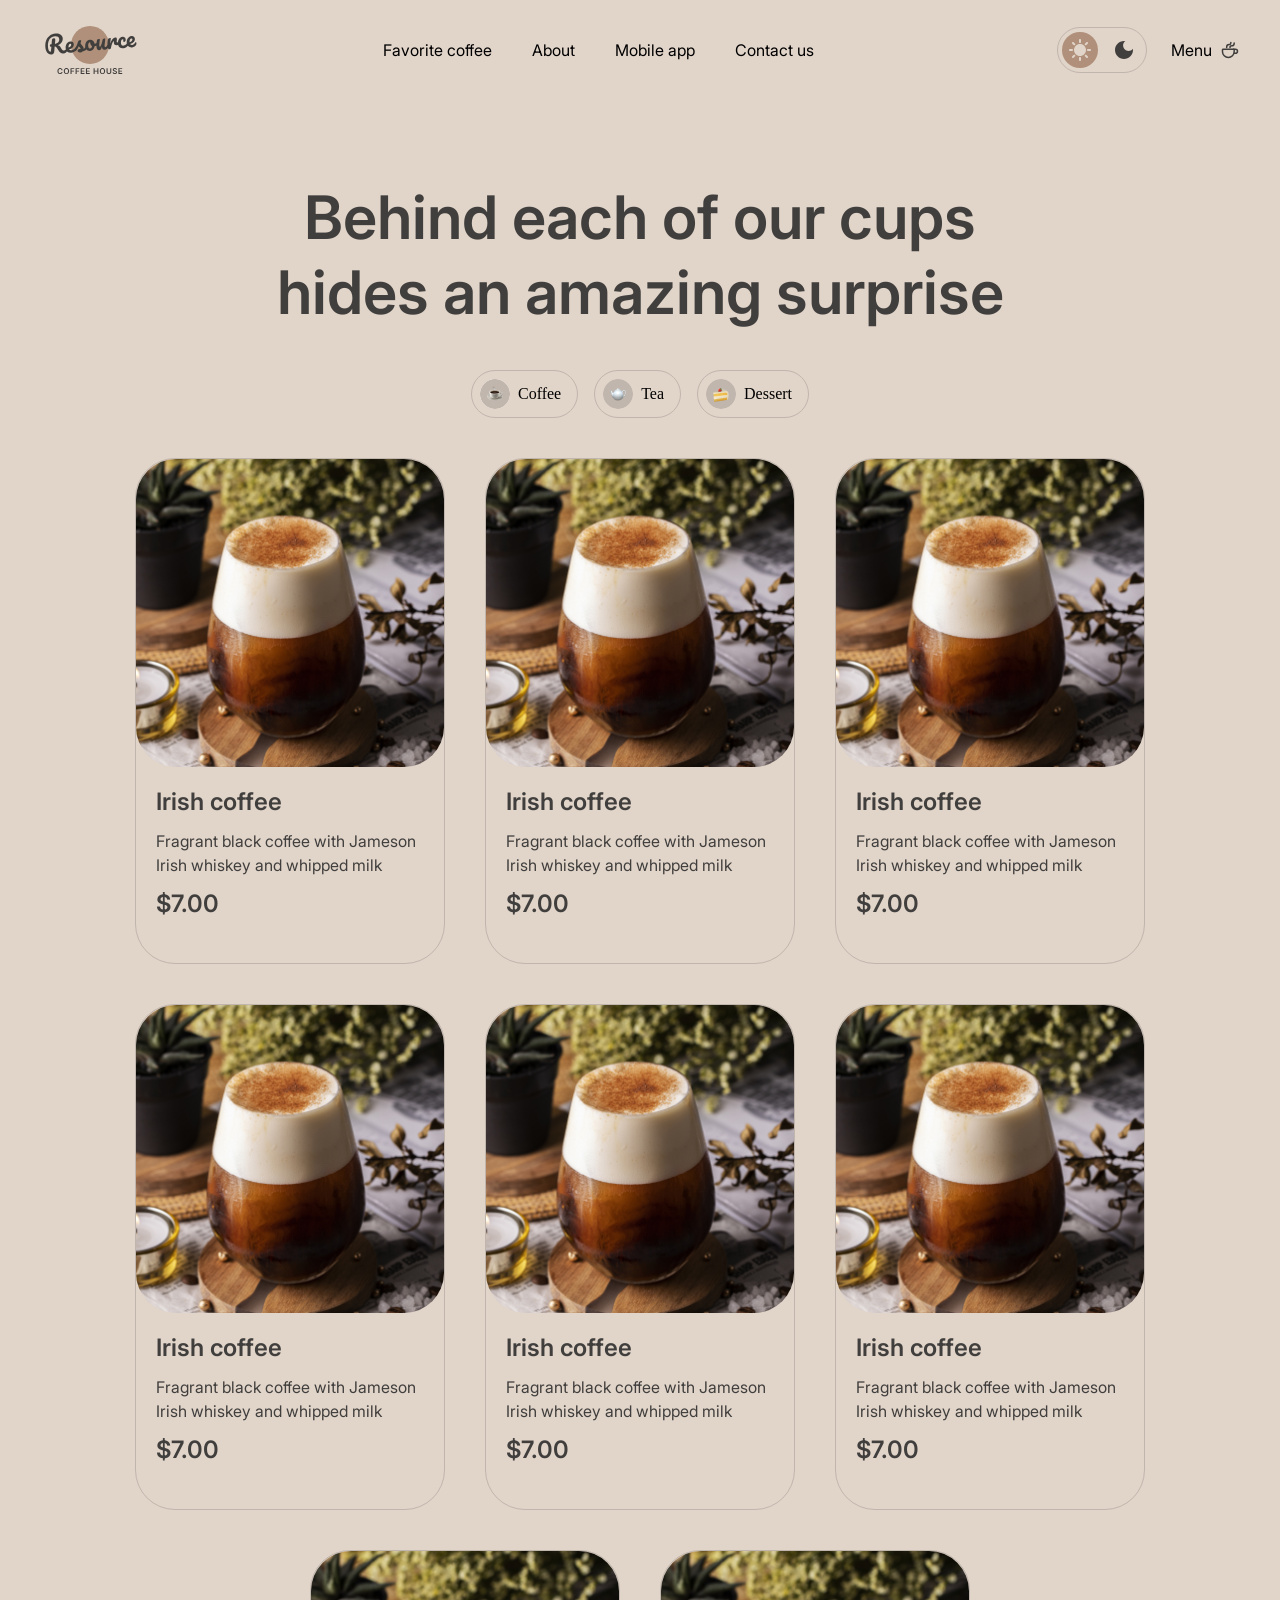
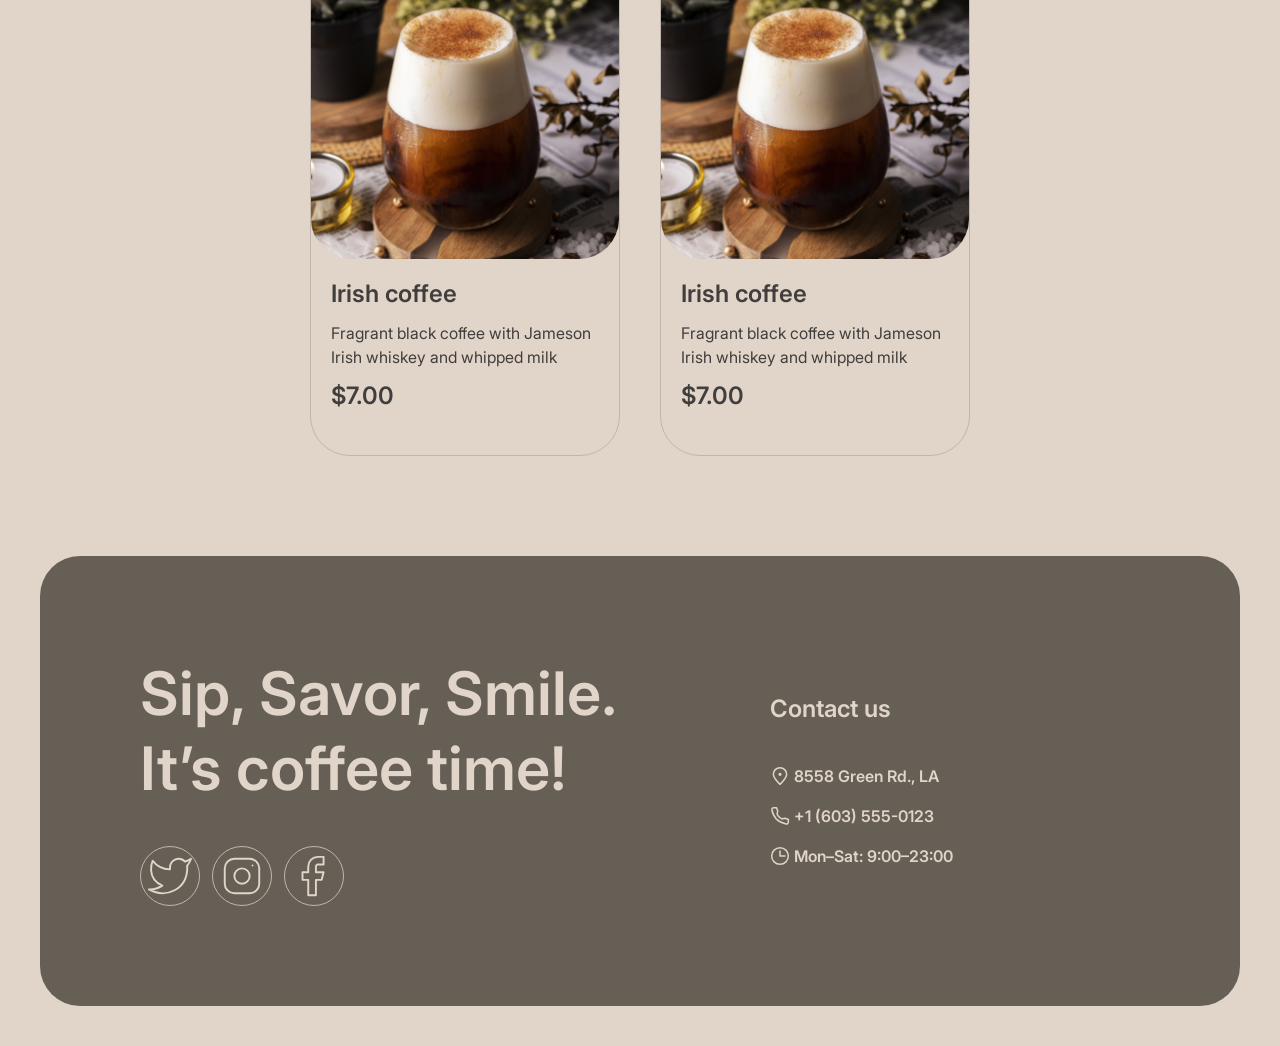
==== menu.html @ 1508dfa7 "feat: add menu page" ====
<!DOCTYPE html>
<html lang="en">
<head>
    <meta charset="UTF-8">
    <meta name="viewport" content="width=device-width, initial-scale=1.0">
    <title>Menu</title>
    <link rel="icon" type="image/svg+xml" href="./images/dessert-4.png">
    <link rel="stylesheet" href="./styles.css">
</head>
<body>
    <header>
        <div class="header-top">
            <div class="header-top-container">
                <a href="./index.html">
                    <img src="./icons/logo.svg" alt="logo">
                </a>
                <nav class="menu-header">
                    <ul class="menu-list">
                        <li class="menu-list-item">
                           <a href="">Favorite coffee</a>
                         </li>
                        <li class="menu-list-item">
                            <a href="">About</a>
                        </li>
                        <li class="menu-list-item">
                            <a href="">Mobile app</a>
                        </li>
                        <li class="menu-list-item">
                            <a href="">Contact us</a>
                        </li>
                    </ul>
                </nav>
                <div class="header-actions">
                    <div class="theme-switch">
                        <span class="container-sun">
                            <img src="./icons/Light.svg" alt="sun">
                        </span>
                        <span class="container-moon">
                            <img src="./icons/Dark.svg" alt="moon">
                        </span>
                    </div>
                    <div class="coffee-menu">
                        <a href="" class="coffee-menu-link">
                            <p class="coffee-menu-text">Menu</p>
                            <span class="coffee-menu-cup">
                                <img src="./icons/coffee-cup.svg" alt="cup">
                            </span>
                        </a>
                        
                    </div>
                </div>

            </div>
            

        </div>
       
    </header>
   
    <section class="menu-section">
        <div class="menu-section-container">
            <div class="menu-content-top">
                <h2 class="menu-head">Behind each of our cups <br> hides an amazing surprise</h2>
                <div class="menu-tabs-container">
                    <button class="menu-tab">
                        <span class="menu-tab-icon">
                            <img src="./icons/icon.jpg" alt="coffee">
                        </span>
                        <p class="menu-tab-info">Coffee</p>  
                    </button>
                    <button class="menu-tab">
                        <span class="menu-tab-icon">
                            <img src="./icons/tea.png" alt="tea">
                        </span>
                        <p class="menu-tab-info">Tea</p>  
                    </button>
                    <button class="menu-tab">
                        <span class="menu-tab-icon">
                            <img src="./icons/dessert.png" alt="dessert">
                        </span>
                        <p class="menu-tab-info">Dessert</p>  
                    </button>
                </div>
            </div>
            <div class="menu-content-bot">
                <div class="card-container">
                    <span class="card-image">
                        <img src="./images/coffee-1.svg" alt="coffee1">
                    </span>
                    <div class="card-info-container">
                        <h3 class="card-header">Irish coffee</h3>
                        <p class="card-info">Fragrant black coffee with Jameson Irish whiskey and whipped milk</p>
                        <p class="card-cost">$7.00</p>
                    </div>
                </div>

                <div class="card-container">
                    <span class="card-image">
                        <img src="./images/coffee-1.svg" alt="coffee1">
                    </span>
                    <div class="card-info-container">
                        <h3 class="card-header">Irish coffee</h3>
                        <p class="card-info">Fragrant black coffee with Jameson Irish whiskey and whipped milk</p>
                        <p class="card-cost">$7.00</p>
                    </div>
                </div>

                <div class="card-container">
                    <span class="card-image">
                        <img src="./images/coffee-1.svg" alt="coffee1">
                    </span>
                    <div class="card-info-container">
                        <h3 class="card-header">Irish coffee</h3>
                        <p class="card-info">Fragrant black coffee with Jameson Irish whiskey and whipped milk</p>
                        <p class="card-cost">$7.00</p>
                    </div>
                </div>

                <div class="card-container">
                    <span class="card-image">
                        <img src="./images/coffee-1.svg" alt="coffee1">
                    </span>
                    <div class="card-info-container">
                        <h3 class="card-header">Irish coffee</h3>
                        <p class="card-info">Fragrant black coffee with Jameson Irish whiskey and whipped milk</p>
                        <p class="card-cost">$7.00</p>
                    </div>
                </div>

                <div class="card-container">
                    <span class="card-image">
                        <img src="./images/coffee-1.svg" alt="coffee1">
                    </span>
                    <div class="card-info-container">
                        <h3 class="card-header">Irish coffee</h3>
                        <p class="card-info">Fragrant black coffee with Jameson Irish whiskey and whipped milk</p>
                        <p class="card-cost">$7.00</p>
                    </div>
                </div>

                <div class="card-container">
                    <span class="card-image">
                        <img src="./images/coffee-1.svg" alt="coffee1">
                    </span>
                    <div class="card-info-container">
                        <h3 class="card-header">Irish coffee</h3>
                        <p class="card-info">Fragrant black coffee with Jameson Irish whiskey and whipped milk</p>
                        <p class="card-cost">$7.00</p>
                    </div>
                </div>

                <div class="card-container">
                    <span class="card-image">
                        <img src="./images/coffee-1.svg" alt="coffee1">
                    </span>
                    <div class="card-info-container">
                        <h3 class="card-header">Irish coffee</h3>
                        <p class="card-info">Fragrant black coffee with Jameson Irish whiskey and whipped milk</p>
                        <p class="card-cost">$7.00</p>
                    </div>
                </div>

                <div class="card-container">
                    <span class="card-image">
                        <img src="./images/coffee-1.svg" alt="coffee1">
                    </span>
                    <div class="card-info-container">
                        <h3 class="card-header">Irish coffee</h3>
                        <p class="card-info">Fragrant black coffee with Jameson Irish whiskey and whipped milk</p>
                        <p class="card-cost">$7.00</p>
                    </div>
                </div>
            </div>
        </div>
    </section>
        
    <footer>
        <div class="footer-container">
            <div class="offer-container">
                <h2 class="footer-header">Sip, Savor, Smile. It’s coffee time!</h2>
                <div class="socials-container">
                    <button class="button-socials">
                        <img src="./icons/twitter.svg" alt="twitter">
                    </button>
                    <button class="button-socials">
                        <img src="./icons/instagram.svg" alt="inst">
                    </button>
                    <button class="button-socials">
                        <img src="./icons/facebook.svg" alt="facebook">
                    </button>
                </div>
            </div>
            <div class="contacts-container">
                <p class="contacts-info-header">Contact us</p>
                <div class="contacts">
                    <a href="https://maps.app.goo.gl/GKtxrgr2NXWPruDq6" target="_blank">
                        <div class="contacts-list">
                            <img src="./icons/pin-alt.svg" alt="pinalt">
                            <p class="contacts-info">8558 Green Rd.,  LA</p>
                        </div>
                    </a>
                    <a href="+1 (603) 555-0123" target="_blank">
                        <div class="contacts-list">
                            <img src="./icons/phone.svg" alt="phone">
                            <p class="contacts-info">+1 (603) 555-0123</p>
                        </div>
                    </a>
                    <a href="">
                        <div class="contacts-list">
                            <img src="./icons/clock.svg" alt="clock">
                            <p class="contacts-info">Mon–Sat: 9:00–23:00</p>
                        </div>
                    </a>
                </div>
            </div>
        </div>
    </footer>
</body>
</html>
---- styles.css ----
@font-face {
    font-family: 'Inter-regular';
    src: url('./fonts/Inter24pt-Regular.woff2') format('woff2');
    font-weight: 400;
    font-style: normal;
    font-display: swap;
}

@font-face {
    font-family: 'Inter-bold';
    src: url('./fonts/Inter24pt-SemiBold.woff2') format('woff2');
    font-weight: 600;
    font-style: normal;
    font-display: swap;
}

@font-face {
    font-family: 'Inter-bold-italic';
    src: url('./fonts/Inter24pt-SemiBoldItalic.woff2') format('woff2');
    font-weight: 600;
    font-style: italic;
    font-display: swap;
}



a {
    text-decoration: none;  
    color: black;           
}
/**
  Нормализация блочной модели
 */
*,
::before,
::after {
  box-sizing: border-box;
}

/**
  Убираем внутренние отступы слева тегам списков,
  у которых есть атрибут class
 */
:where(ul, ol):where([class]) {
  padding-left: 0;
}

/**
  Убираем внешние отступы body и двум другим тегам,
  у которых есть атрибут class
 */
body,
:where(blockquote, figure, fieldset):where([class]) {
  margin: 0;
}

/**
  Убираем внешние отступы вертикали нужным тегам,
  у которых есть атрибут class
 */
:where(
  h1,
  h2,
  h3,
  h4,
  h5,
  h6,
  p,
  ul,
  ol,
  dl
):where([class]) {
  margin-block: 0;
}

:where(dd[class]) {
  margin-left: 0;
}

:where(fieldset[class]) {
  padding: 0;
  border: none;
}

/**
  Убираем стандартный маркер маркированному списку,
  у которого есть атрибут class
 */
:where(ul[class]) {
  list-style: none;
}

:where(address[class]) {
  font-style: normal;
}

/**
  Обнуляем вертикальные внешние отступы параграфа,
  объявляем локальную переменную для внешнего отступа вниз,
  чтобы избежать взаимодействие с более сложным селектором
 */
p {
  --paragraphMarginBottom: 24px;

  margin-block: 0;
}

/**
  Внешний отступ вниз для параграфа без атрибута class,
  который расположен не последним среди своих соседних элементов
 */
p:where(:not([class]):not(:last-child)) {
  margin-bottom: var(--paragraphMarginBottom);
}


/**
  Упрощаем работу с изображениями и видео
 */
img,
video {
  display: block;
  max-width: 100%;
  height: auto;
}

/**
  Наследуем свойства шрифт для полей ввода
 */
input,
textarea,
select,
button {
  font: inherit;
}

html {

  height: 100%;
  
  
  
  scroll-behavior: smooth;
}

body {
  /**
    Пригодится в большинстве ситуаций
    (когда, например, нужно будет "прижать" футер к низу сайта)
   */
  min-height: 100%;
  /**
    Унифицированный интерлиньяж
   */
  line-height: 1.5;
}

/**
  Нормализация высоты элемента ссылки при его инспектировании в DevTools
 */
a:where([class]) {
  display: inline-flex;
}

/**
  Курсор-рука при наведении на элемент
 */
button,
label {
  cursor: pointer;
}

/**
  Убирает серую подсветку при тапе на мобильных устройствах (iOS/Android)
 */
button {
  -webkit-tap-highlight-color: transparent;
}

/**
  Приводим к единому цвету svg-элементы
  (за исключением тех, у которых уже указан
  атрибут fill со значением 'none' или начинается с 'url')
 */
:where([fill]:not(
  [fill="none"],
  [fill^="url"]
)) {
  fill: currentColor;
}

/**
  Приводим к единому цвету svg-элементы
  (за исключением тех, у которых уже указан
  атрибут stroke со значением 'none')
 */
:where([stroke]:not(
  [stroke="none"],
  [stroke^="url"]
)) {
  stroke: currentColor;
}

/**
  Чиним баг задержки смены цвета при взаимодействии с svg-элементами
 */
svg * {
  transition-property: fill, stroke;
}

/**
  Приведение рамок таблиц в классический 'collapse' вид
 */
:where(table) {
  border-collapse: collapse;
  border-color: currentColor;
}

/**
  Удаляем все анимации и переходы для людей,
  которые предпочитают их не использовать
 */
@media (prefers-reduced-motion: reduce) {
  *,
  ::before,
  ::after {
    animation-duration: 0.01ms !important;
    animation-iteration-count: 1 !important;
    transition-duration: 0.01ms !important;
    scroll-behavior: auto !important;
  }
}

:root{
    --color-text-dark: #403F3D;
    --color-text-alternative: #E1D4C9 ;
    --color-text-link: #B0907A;

    --color-background-page:#E1D4C9;
    --color-background-overlay:#403F3D 80%;
    --color-background-container:#665F55 ;

    --color-border: #C1B6AD;
    --color-border-inverse:#665F55;
}
body{
    display: flex;
    flex-direction: column;
    max-width: 1440px;
    width:100%;
    margin: 0 auto;
    background-color: var(--color-background-page);
    padding-top: 20px;
    padding-bottom: 40px;
    gap: 100px;
}

header{
    width: 100%;
    gap: 20px;
    font-family: 'Inter-regular';
    font-size: 16px;
    line-height: 1.05;
    letter-spacing: 0.0em;
    color: var(--color-text-dark);
}

.header-top{
    padding-left: 40px;
    padding-right: 40px;
}

.header-top-container{
    display: flex;
    align-items: center;
    justify-content: space-between;

}

.menu-list{
    display: flex;
    align-items: center;
    gap: 40px;
}

.header-actions{
    display: flex;
    align-items: center;
    gap: 24px;

}
.theme-switch{
    padding: 4px 4px 4px 4px;
    gap: 8px;
    border-radius: 30px;
    border: 1px solid var(--color-border);
    display: flex;
    align-items: center;
}

.coffee-menu-link{
    display: flex;
    align-items: center;
    gap: 8px;
}

.header-bot{
    padding-left: 40px;
    padding-right: 40px;
}

.header-bot-container{
    
    border-radius: 40px;
    background-image: url(./images/img-hero.svg);
    background-position: center;
    background-size: 100%;
    
    padding: 100px 100px 100px 100px;
}

.hero-container{
    max-width: 530px;
    display: flex;
    flex-direction: column;
    align-items: flex-start;
    gap: 40px;
}

.hero-button{
    background-color: var(--color-text-alternative);
    border-radius: 100px;
    border: none;
    padding: 20px 78px 20px 78px;
}

.hero-header{
    font-family: 'Inter-bold';
    font-size: 72px;
    line-height: 1.05;
    letter-spacing: 0.0em;
    color: var(--color-text-alternative);
}

.hero-info{
    font-family: 'Inter-regular';
    font-size: 16px;
    line-height: 1.50;
    letter-spacing: 0.0em;
    color: var(--color-text-alternative);
}

.favorite-coffee{
    padding-left: 40px;
    padding-right: 40px;
}

.favorite-container{
    display: flex;
    flex-direction: column;
    gap: 40px;
    
}

.slider-container{
    gap: 40px;
}

.slider{
    display: flex;
    align-items: center;
    justify-content: space-between;
    gap: 40px;
}

.button-prev{
    width: 60px;
    height: 60px;
    border-radius: 60px;
    border: 1px solid var(--color-text-dark);
    background-image: url(./icons/arrow-left.svg);
    background-color: transparent;
    background-repeat: no-repeat;
    background-position: center;
    transition: background-color 0.5s ease;
}

.button-next{
     width: 60px;
    height: 60px;
    border-radius: 60px;
    border: 1px solid var(--color-text-dark);
    background-image: url(./icons/arrow-right.svg);
    
    background-color: transparent;
    background-repeat: no-repeat;
    background-position: center;
    transition: background-color 0.5s ease;
}

.slider-row{
    width: max-content;
}

.slide-container{
    display: flex;
    flex-direction: column;
    align-items: center;
    gap: 40px;
}

.slide-info-container{
    max-width: 480px;
    display: flex;
    flex-direction: column;
    align-items: center;
    text-align: center;
    gap: 16px;
}

.slide-name{
    font-family: 'Inter-bold';
    font-size: 24px;
    line-height: 1.25;
    letter-spacing: 0.0em;
    color: var(--color-text-dark);
}

.slide-info{
     font-family: 'Inter-regular';
    font-size: 16px;
    line-height: 1.50;
    letter-spacing: 0.0em;
    color: var(--color-text-dark);
}

.slide-cost, .card-cost{
    font-family: 'Inter-bold';
    font-size: 24px;
    line-height: 1.25;
    letter-spacing: 0.0em;
    color: var(--color-text-dark);
}

.favorite-header , .menu-head{
    text-align: center;
    font-family: 'Inter-bold';
    font-size: 60px;
    line-height: 1.25;
    letter-spacing: 0.0em;
    color: var(--color-text-dark);
}

.about, .mobile-app, footer, .menu-section{
  padding-left: 40px;
  padding-right: 40px;
  
}

.about-container{
  display: flex;
  flex-direction: column;
  gap: 40px;
}

.about-header{
  
    font-family: 'Inter-bold';
    font-size: 60px;
    line-height: 1.25;
    letter-spacing: 0.0em;
    color: var(--color-text-dark);
}

.images-container{
  display: flex;
  align-items: center;
  gap: 40px;
  max-height: 1060px;
}
.column{
  display: flex;
  flex-direction: column;
  gap: 40px;
}

.box1{
  width: 660px;
  height: 590px;
  border-radius: 20px;
  overflow: hidden;
  
}

.box2{
   width: 660px;
  height: 430px;
  border-radius: 20px;
  overflow: hidden;
}

.box1 img,
.box2 img {
  width: 100%;
  height: 100%;
  object-fit: cover;
  object-position: center;
}

.app-container{
  display: flex;
  align-items: center;
  gap: 100px;
}

.app-content{
  max-width: 630px;
  display: flex;
  flex-direction: column;
  gap: 40px;
  justify-content: flex-start;
}

.app-header{
  font-family: 'Inter-bold';
    font-size: 60px;
    line-height: 1.25;
    letter-spacing: 0.0em;
    color: var(--color-text-dark);
}

.app-info, .card-info{
   font-family: 'Inter-regular';
    font-size: 16px;
    line-height: 1.50;
    letter-spacing: 0.0em;
    color: var(--color-text-dark);
}

.app-buttons{
  display: flex;
  align-items: center;
  gap: 20px;
}

.app-button{
border: 1px solid var(--color-text-dark);
display: flex;
align-items: center;
gap: 8px;
padding: 12px 20px 12px 20px;
border-radius: 64px;
background-color: transparent;
}

.icon-button{
  width: 36px;
  height: 36px;
}


.icon-button img {
  width: 100%;
  height: 100%;
  object-fit: cover;
  object-position: center;
}

.app-img{
  width: 630px;
  height: 630px;
}

.app-img img {
  width: 100%;
  height: 100%;
  object-fit: cover;
  object-position: center;
}

.button-info-top{
  font-family: 'Inter-bold';
    font-size: 10px;
    line-height: 1.40;
    letter-spacing: 0.0em;
    color: var(--color-text-dark);
}

.button-info-bot{
   font-family: 'Inter-bold';
    font-size: 16px;
    line-height: 1.50;
    letter-spacing: 0.0em;
    color: var(--color-text-dark);
}

.footer-container{
  display: flex;
  align-items: center;
  padding: 100px 100px 100px 100px;
  gap:100px;
  border-radius: 40px;
  background-color: var(--color-background-container);
}

.offer-container{
  display: flex;
  flex-direction: column;
  justify-content: flex-start;
  gap: 40px;
  max-width: 530px;
}

.footer-header{
  font-family: 'Inter-bold';
    font-size: 60px;
    line-height: 1.25;
    letter-spacing: 0.0em;
    color: var(--color-text-alternative);
}

.socials-container{
  display: flex;
  align-items: center;
  gap: 12px;
}

.button-socials{
  border: 1px solid var(--color-border);
  background-color: transparent;
  width: 60px;
  height: 60px;
  border-radius: 60px;
}

.button-socials img {
  width: 100%;
  height: 100%;
  
  object-position: center;
}

.contacts-container{
  display: flex;
  flex-direction: column;
  justify-content: flex-start;
  gap: 40px;

}

.contacts{
  display: flex;
  flex-direction: column;
  gap: 16px;
}

.contacts-list{
  display: flex;
  align-items: center;
  gap: 4px;
  max-height: 28px;
}

.contacts-info-header{
  font-family: 'Inter-bold';
    font-size: 24px;
    line-height: 1.25;
    letter-spacing: 0.0em;
    color: var(--color-text-alternative);
}

.contacts-info{
  font-family: 'Inter-bold';
    font-size: 16px;
    line-height: 1.50;
    letter-spacing: 0.0em;
    color: var(--color-text-alternative);
}

.menu-section-container{
  display: flex;
  flex-direction: column;
  align-items: center;
  gap: 40px;
}

.menu-content-top{
  display: flex;
  flex-direction: column;
  align-items: center;
  gap: 40px;
}

.menu-tabs-container{
  display: flex;
  align-items: center;
  gap: 16px;
}

.menu-tab{
  padding: 8px 16px 8px 8px;
  display: flex;
  align-items: center;
  gap: 8px;
  background-color: transparent;
  border: 1px solid var(--color-border);
  border-radius: 46px;

}


.menu-tab-icon{
  width: 30px;
  height: 30px;
  border-radius: 30px;
  overflow: hidden;

}


.menu-tab-icon img {
  width: 100%;
  height: 100%;
  object-fit: contain;
  object-position: center;
}

.menu-content-bot{
  display: flex;
  align-items: center;
  justify-content: center;
  gap: 40px;
  flex-wrap: wrap;
}

.card-container{
  width: 310px;
  height: 506px;
  display: flex;
  flex-direction: column;
  border-radius: 40px;
  border: 1px solid var(--color-border);
}

.card-image{
  max-width: 310px;
  max-height: 310px;
  border-radius: 40px;
  overflow: hidden;
}

.card-info-container{
  padding: 20px 20px 20px 20px;
  display: flex;
  flex-direction: column;
  gap: 12px;
}

.card-header{
  font-family: 'Inter-bold';
    font-size: 24px;
    line-height: 1.25;
    letter-spacing: 0.0em;
    color: var(--color-text-dark);
}
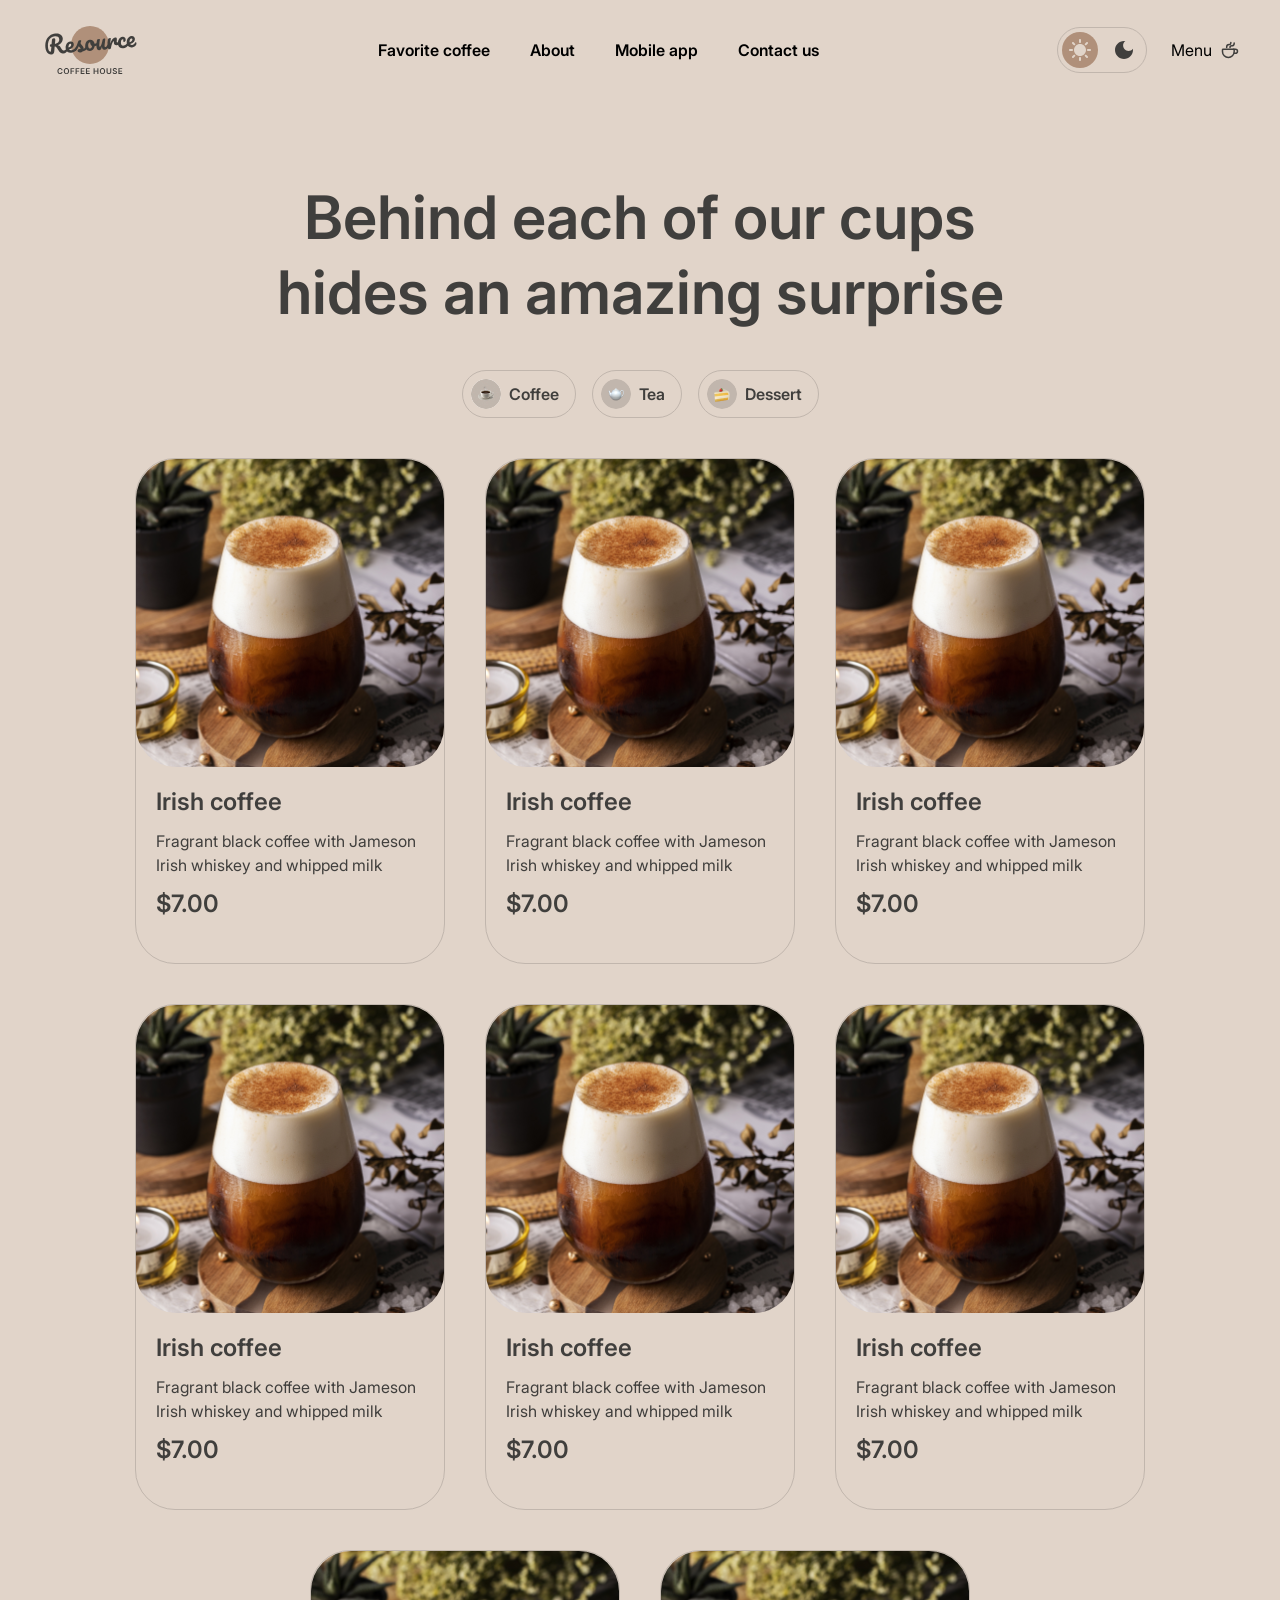
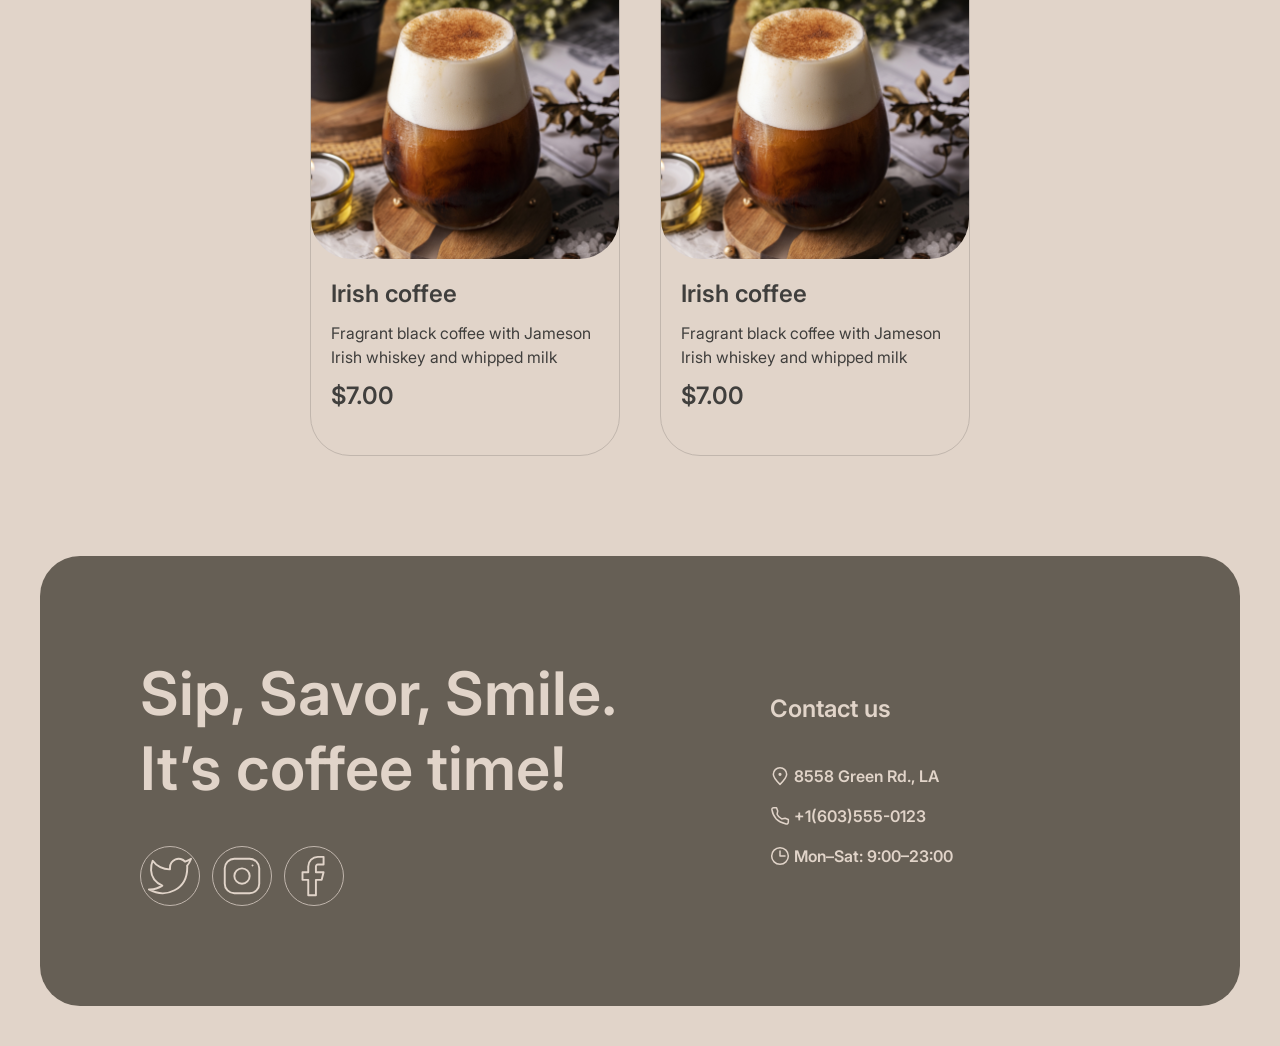
==== commit b0561f85: "fix: validator problems" ====
--- a/menu.html
+++ b/menu.html
@@ -8,6 +8,7 @@
     <link rel="stylesheet" href="./styles.css">
 </head>
 <body>
+    <h1 style="display: none;">Menu page</h1>
     <header>
         <div class="header-top">
             <div class="header-top-container">
@@ -17,16 +18,16 @@
                 <nav class="menu-header">
                     <ul class="menu-list">
                         <li class="menu-list-item">
-                           <a href="">Favorite coffee</a>
+                           <a href="#favorite">Favorite coffee</a>
                          </li>
                         <li class="menu-list-item">
-                            <a href="">About</a>
+                            <a href="#about">About</a>
                         </li>
                         <li class="menu-list-item">
-                            <a href="">Mobile app</a>
+                            <a href="#mobile">Mobile app</a>
                         </li>
                         <li class="menu-list-item">
-                            <a href="">Contact us</a>
+                            <a href="#contact">Contact us</a>
                         </li>
                     </ul>
                 </nav>
@@ -62,24 +63,24 @@
             <div class="menu-content-top">
                 <h2 class="menu-head">Behind each of our cups <br> hides an amazing surprise</h2>
                 <div class="menu-tabs-container">
-                    <button class="menu-tab">
+                    <div class="menu-tab">
                         <span class="menu-tab-icon">
                             <img src="./icons/icon.jpg" alt="coffee">
                         </span>
                         <p class="menu-tab-info">Coffee</p>  
-                    </button>
-                    <button class="menu-tab">
+                    </div>
+                    <div class="menu-tab">
                         <span class="menu-tab-icon">
                             <img src="./icons/tea.png" alt="tea">
                         </span>
                         <p class="menu-tab-info">Tea</p>  
-                    </button>
-                    <button class="menu-tab">
+                    </div>
+                    <div class="menu-tab">
                         <span class="menu-tab-icon">
                             <img src="./icons/dessert.png" alt="dessert">
                         </span>
                         <p class="menu-tab-info">Dessert</p>  
-                    </button>
+                    </div>
                 </div>
             </div>
             <div class="menu-content-bot">
@@ -176,7 +177,7 @@
         
     <footer>
         <div class="footer-container">
-            <div class="offer-container">
+            <div class="offer-container" id="contact">
                 <h2 class="footer-header">Sip, Savor, Smile. It’s coffee time!</h2>
                 <div class="socials-container">
                     <button class="button-socials">
@@ -199,10 +200,10 @@
                             <p class="contacts-info">8558 Green Rd.,  LA</p>
                         </div>
                     </a>
-                    <a href="+1 (603) 555-0123" target="_blank">
+                    <a href="+16035550123" target="_blank">
                         <div class="contacts-list">
                             <img src="./icons/phone.svg" alt="phone">
-                            <p class="contacts-info">+1 (603) 555-0123</p>
+                            <p class="contacts-info">+1(603)555-0123</p>
                         </div>
                     </a>
                     <a href="">
--- a/styles.css
+++ b/styles.css
@@ -433,6 +433,13 @@
     letter-spacing: 0.0em;
     color: var(--color-text-dark);
 }
+ .menu-list-item, .menu-tab-info{
+  font-family: 'Inter-bold';
+    font-size: 16px;
+    line-height: 1.50;
+    letter-spacing: 0.0em;
+    color: var(--color-text-dark);
+ }
 
 .slide-cost, .card-cost{
     font-family: 'Inter-bold';
